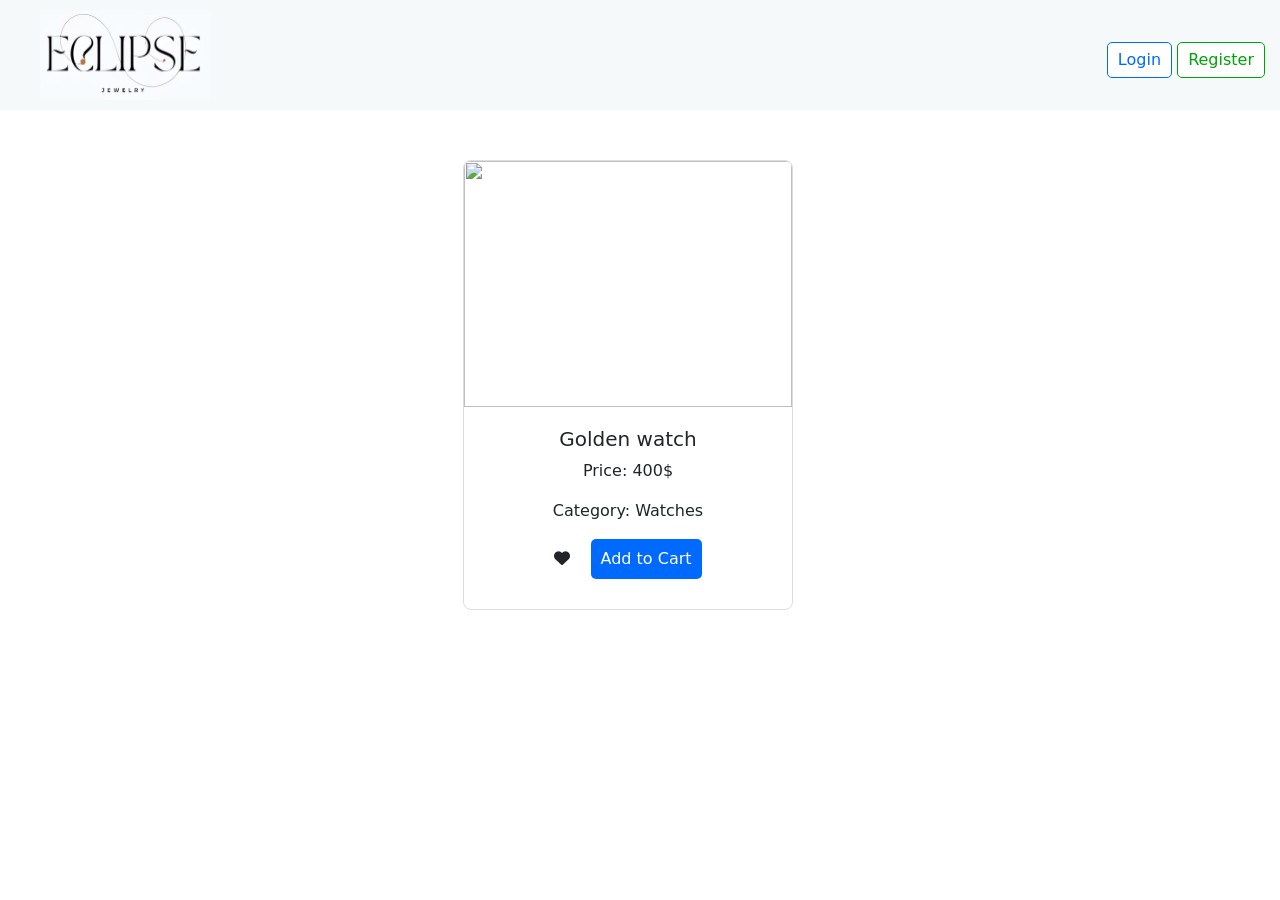
==== index.html @ 4b3e2cd4 "add project" ====
<!DOCTYPE html>
<html lang="en">
    <head>
        <meta charset="UTF-8">
        <meta http-equiv="X-UA-Compatible" content="IE=edge">
        <meta name="viewport" content="width=device-width, initial-scale=1.0">
        <title>Shopping Cart || Home Page</title>
        <link rel="stylesheet" href="css/style.css"/>
        <link rel="stylesheet" href="css/all.css"/>
        <link rel="stylesheet" href="css/bootstrap.min.css"/>
    </head>
    <body>
        <header style="margin-bottom: 50px;">
            <div class="container-fluid" style="background-color: #f6f9fa; padding: 10px 15px 10px 40px; display: flex;">
                <div class="logo">
                    <img src="images/Logo.png" alt="logo" width="170" height="90">
                </div>
                <div class="cartContainer" style="margin-left: auto; margin-top: 2%; display: none;">
                    <span id="username"></span>
                    <span style="margin: 0 30px; color: rgb(0, 106, 255);"><i class="fa-solid fa-cart-shopping shoppingcart" style="cursor: pointer;"></i> <span id="counter"></span></span>
                    <div class="cartsProducts">
                        <div class="cartAddedProducts"></div>
                        <hr>
                        <div class="viewproducts"><a href="cart.html" style="color: black;">View All Products</a></div>
                    </div>
                    <button class="headerbtnLogout">Logout</button>
                </div>
                <div class="header_content" style="margin-left: auto;">
                    <button class="headerbtn headerbtn1">Login</button>
                    <button class="headerbtn headerbtn2">Register</button>
                </div>
            </div>
        </header>
        <main>
            <div style="width: 70%; margin: auto;">
                <div class="row">
                    <div class="products row">
                        <div class="lg-col-4 sm-col-6 col-12 cards">
                            <div class="image"><img src="images/Screenshot 2025-08-23 152418.png"></div>
                            <div class="card_content">
                                <h5>Golden watch</h5>
                                <p>Price: 400$</p>
                                <p>Category: Watches</p>
                                <i class="fa fa-heart"></i>
                                <button class="addBtn">Add to Cart</button>
                            </div>
                        </div>
                    </div>
                </div>
            </div>
        </main>
    
        <script src="js/script.js"></script>
        <script src="js/bootstrap.bundle.min.js"></script>
    </body>
</html>
---- css/style.css ----
* {
    margin: 0;
    padding: 0;
    box-sizing: border-box;
}

.loginform {
    position: absolute;
    left: 50%;
    top: 50%;
    transform: translate(-50%,-50%);
    width: 65%;
    background-color: #f6f9fa;
    padding: 30px 30px 50px 30px;
    border-radius: 15px;
    box-shadow: 0px 0px 8px 0px #ddd ;
}
a {
    text-decoration: none !important;
}
input {
    display: block;
    outline: none;
    margin-top: 8px !important;
    margin-bottom: 15px !important;
    transition: 0.3s;
}
input[type="email"] , input[type="password"]{
    width: 100%;
    padding: 5px 10px;
    border: 1px solid #ddd;
    border-radius: 4px;
}
input[type="submit"]{
    padding: 8px 13px;
    background-color: rgb(0, 106, 255);
    color: white;
    border: 0;
    border-radius: 5px;
}
input[type="submit"]:hover {
    background-color: rgb(0, 0, 191);
}
input[type="text"] {
    width: 49%;
    display: inline;
    padding: 5px 10px;
    border: 1px solid #ddd;
    border-radius: 4px;
}
input[type="email"]:focus , input[type="password"]:focus , input[type="text"]:focus {
    box-shadow: 0px 0px 8px 0px rgba(0, 106, 255, 0.5) ;
}
.headerbtn {
    padding: 5px 10px;
    margin-top: 20%;
    background-color: white;
    border-radius: 5px;
    color: rgb(0, 106, 255);
    border: 1px solid rgb(0, 106, 255);
    transition: 0.3s;
}
.headerbtn2 {
    color: rgb(0, 162, 11);
    border: 1px solid rgb(0, 162, 11);
}
.headerbtn:hover {
    background-color: rgb(0, 106, 255);
    color: white;
}
.headerbtn2:hover {
    background-color: rgb(0, 162, 11);
}
.headerbtnLogout {
    padding: 5px 10px;
    background-color: white;
    border-radius: 5px;
    color: red;
    border: 1px solid red;
    transition: 0.3s;
}
.headerbtnLogout:hover {
    background-color: red;
    color: white;
}
.cartsProducts {
    position: absolute;
    top: 80px;
    left: calc(100% - 150px);
    width: 150px;
    border: 1px solid #ddd;
    border-radius: 3px;
    transition: 0.3s;
    padding: 10px 0px 15px 0px;
    display: none;
}
.productsincart {
    width: 100%;
    height: 100px;
    background-color: #eaeef1;
    border-radius: 8px;
    padding: 10px;
    margin-bottom: 10px;
}
.productsincart button {
    padding: 0px 7px;
    border: 1px solid black ;
    border-radius: 3px;
}
.viewproducts {
    margin: 0 !important;
    width: 100%;
    text-align: center;
}
.cards {
    height: 450px;
    width:330px !important;
    margin: auto;
    padding: 0 !important;
    overflow: hidden;
    margin-bottom: 20px;
    border: 1px solid #ddd;
    border-radius: 8px;
    text-align: center;
    transition: 0.5s
}
.cards:hover {
    transform: translateY(-10px);
    box-shadow: 0px 0px 5px 0px #0040ff ;
}
.cards:hover .image img {
    transform: scale(1.1,1.1);
}
.cards:active {
    transform: translateY(0px);
}
.image {
    height: 55%;
    width: 100%;
    margin-bottom: 20px;
    overflow: hidden;
}
.image img {
    width: 100%;
    height: 100%;
    transition: 0.5s;
}
.addBtn {
    padding: 8px 10px;
    color: white;
    background-color: rgb(0, 106, 255);
    border-radius: 5px;
    border: 0;
    margin-left: 15px;
}

.addedcard {
    width: 45% !important;
    height: 180px;
    border: 1px solid #ddd;
    border-radius: 5px;
    margin: auto;
    margin-top: 20px !important;
    display: flex;
}
.addedimage {
    width: 20%;
    height: 60%;
    border-radius: 8px;
    overflow: hidden;
    margin-right: 20px;
    margin-top: 6%;
}

.addedcard_content {
    margin-top: 20px;
}

.addedcard_content button {
    padding: 0px 7px;
    border: 1px solid black ;
    border-radius: 3px;
}

.heart {
    cursor: pointer;
}

.removeBtn {
    height: 40px;
    padding: 8px 10px;
    transform: translateY(120px);
    color: white;
    background-color: red;
    border-radius: 5px;
    border: 0;
}

.addedproducts {
    width: 80% !important;
    margin: auto !important;
}

.favItem {
    text-align: center;
    margin-top: 70px;
}
.underline {
    width: 250px;
    height: 3px;
    margin: auto;
    background-color: red;
}

.addedfavproducts {
    width: 70% !important;
    margin: auto !important;
    margin-top: 50px !important;
    margin-bottom: 50px !important;
    flex-wrap: nowrap !important;
    overflow-x: auto;
}

.favcontainer {
    width: 300px !important;
    height: 350px !important;
    border: 1px solid #ddd;
    overflow: hidden;
    border-radius: 8px;
    padding: 0 !important;
    margin-right: 20px;
    text-align: center;
}

.favImg {
    width: 100%;
    height: 60%;
    margin-bottom: 20px;
}

.favImg img {
    width: 100%;
    height: 100%;
}

.favcontainer i {
    color: red;
    cursor: pointer;
}
.addedcard , .favcontainer {
    transition: 0.3s;
}
.addedcard:hover , .favcontainer:hover {
    border: 2px solid red;
    transform: translateY(-5px);
}
.addedcard:active , .favcontainer:active {
    transform: translateY(0);
}
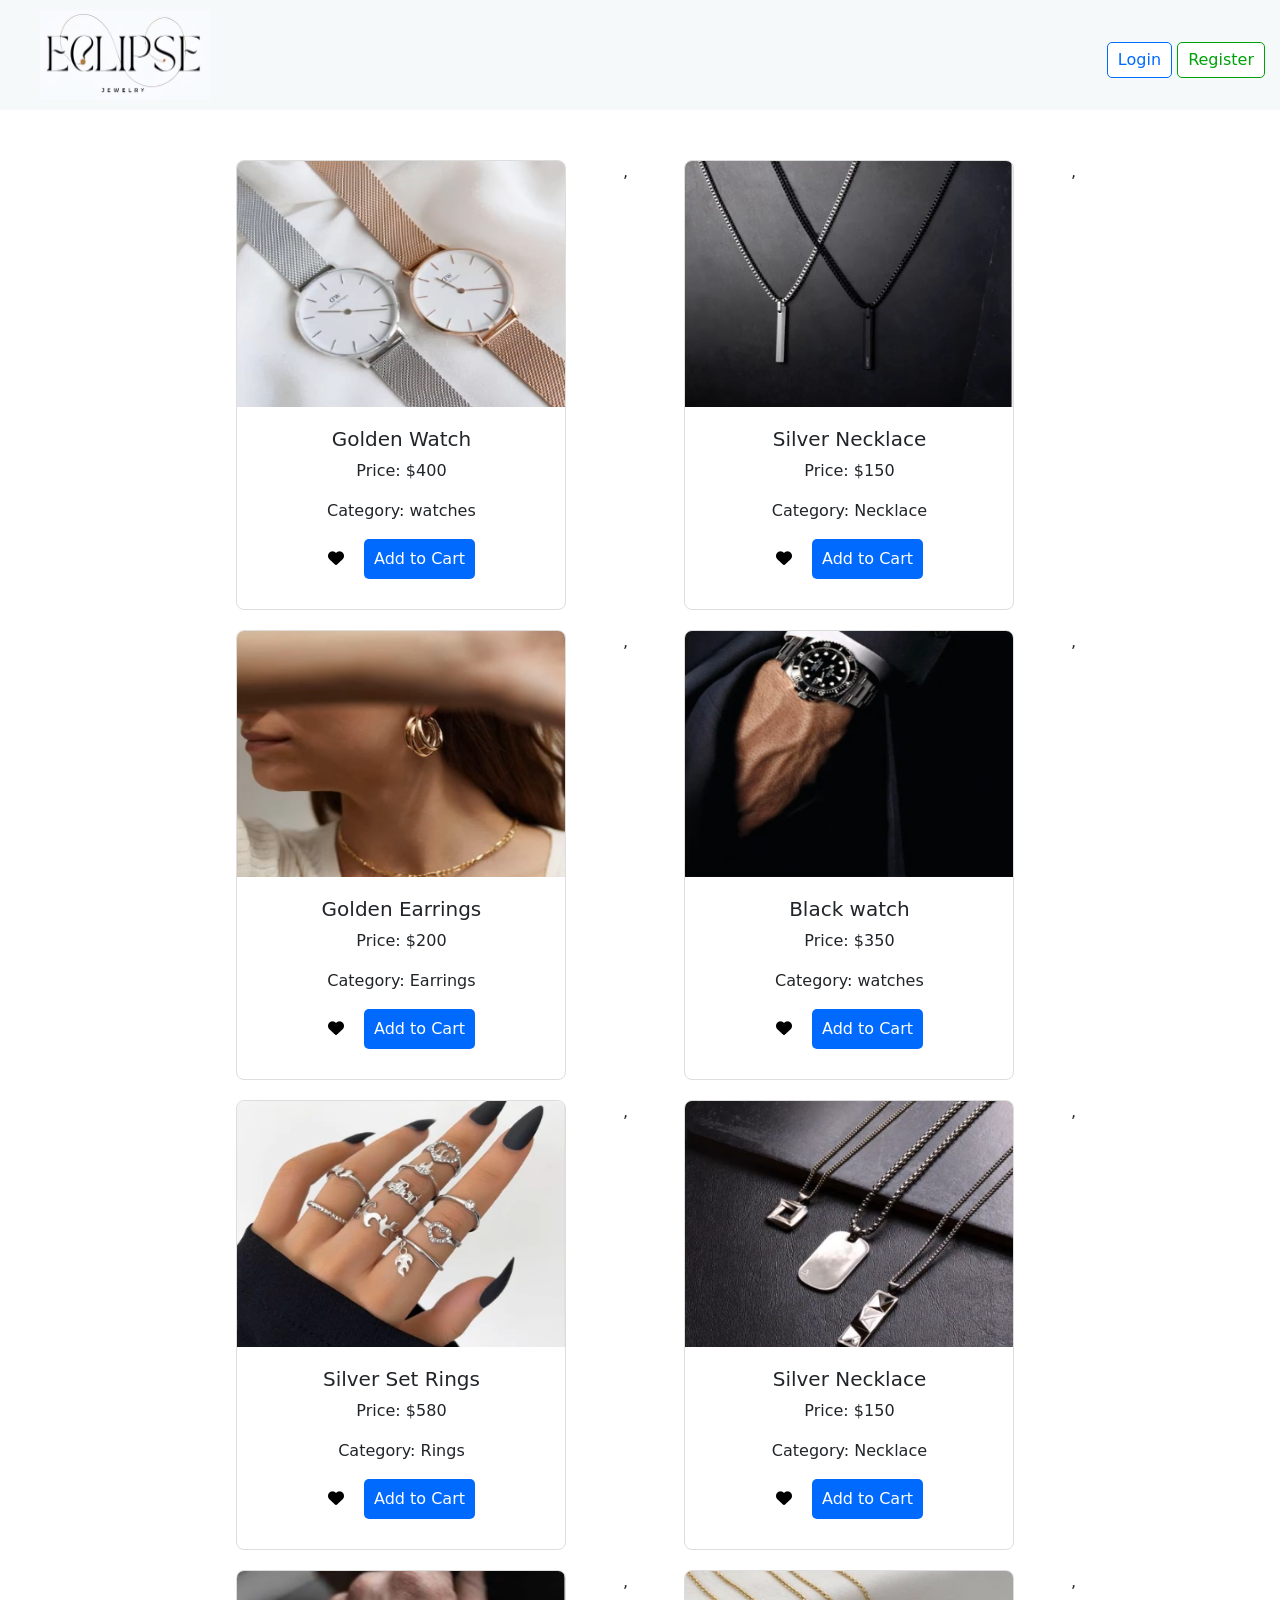
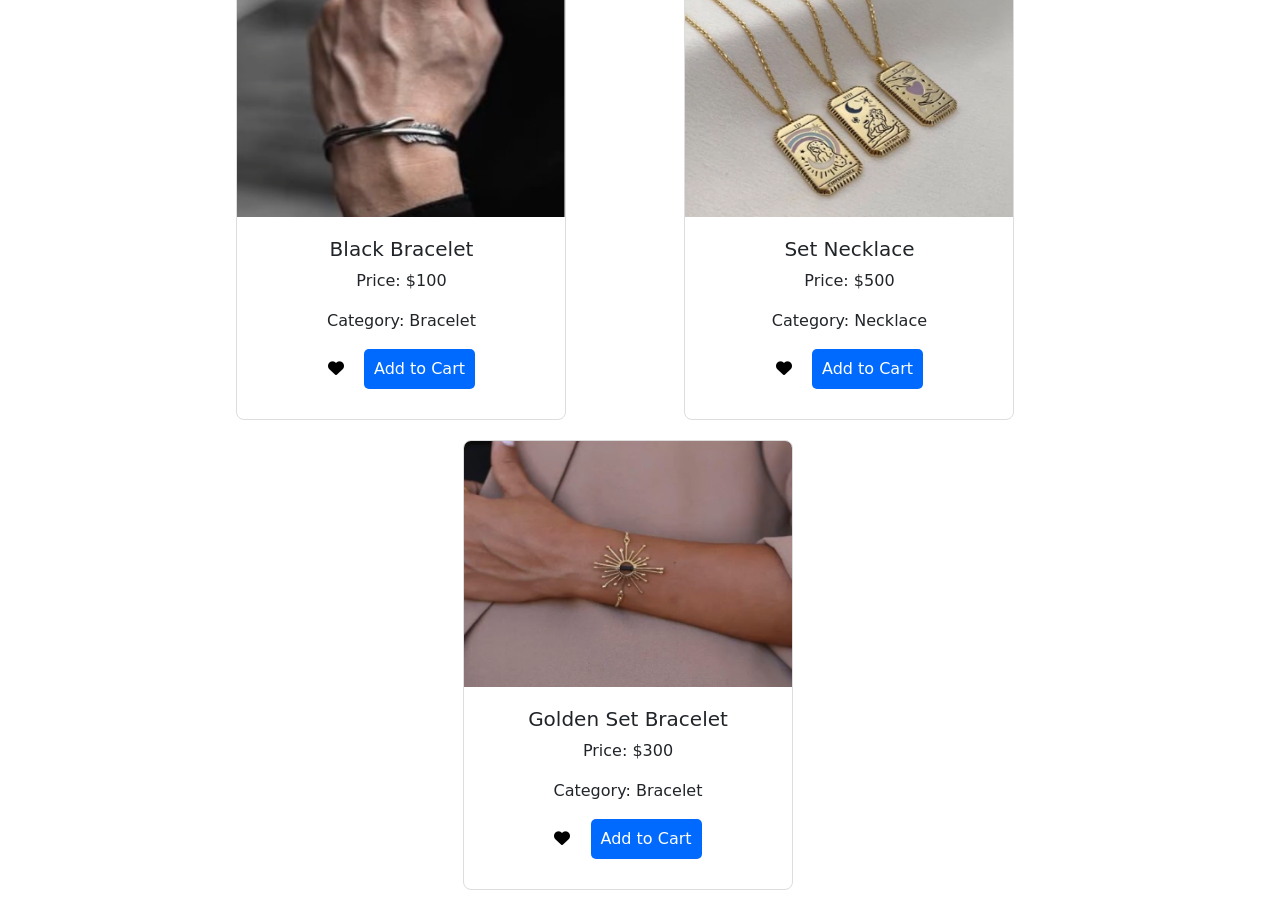
==== commit 5ae805c0: "add project" ====
--- a/index.html
+++ b/index.html
@@ -50,7 +50,7 @@
             </div>
         </main>
     
-        <script src="js/script.js"></script>
-        <script src="js/bootstrap.bundle.min.js"></script>
+        <script src="JS/script.js"></script>
+        <script src="JS/bootstrap.bundle.min.js"></script>
     </body>
 </html>
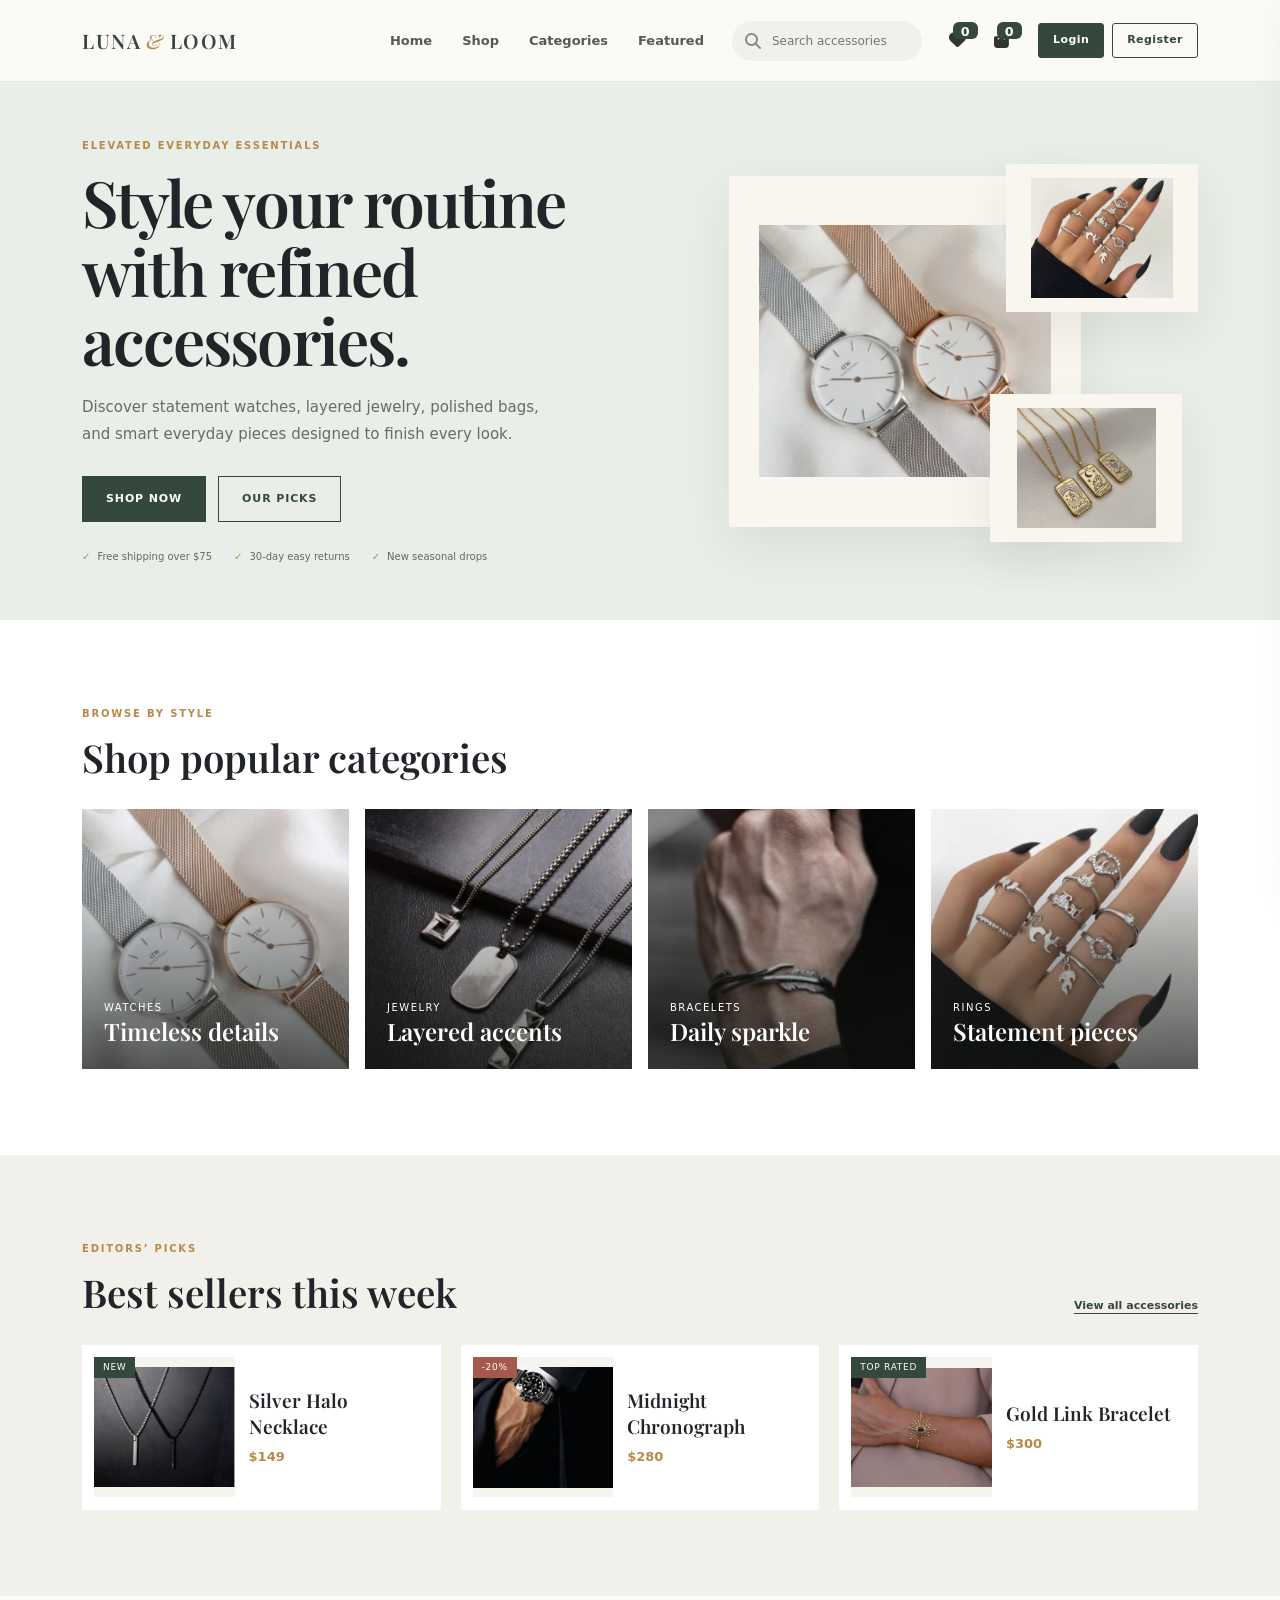
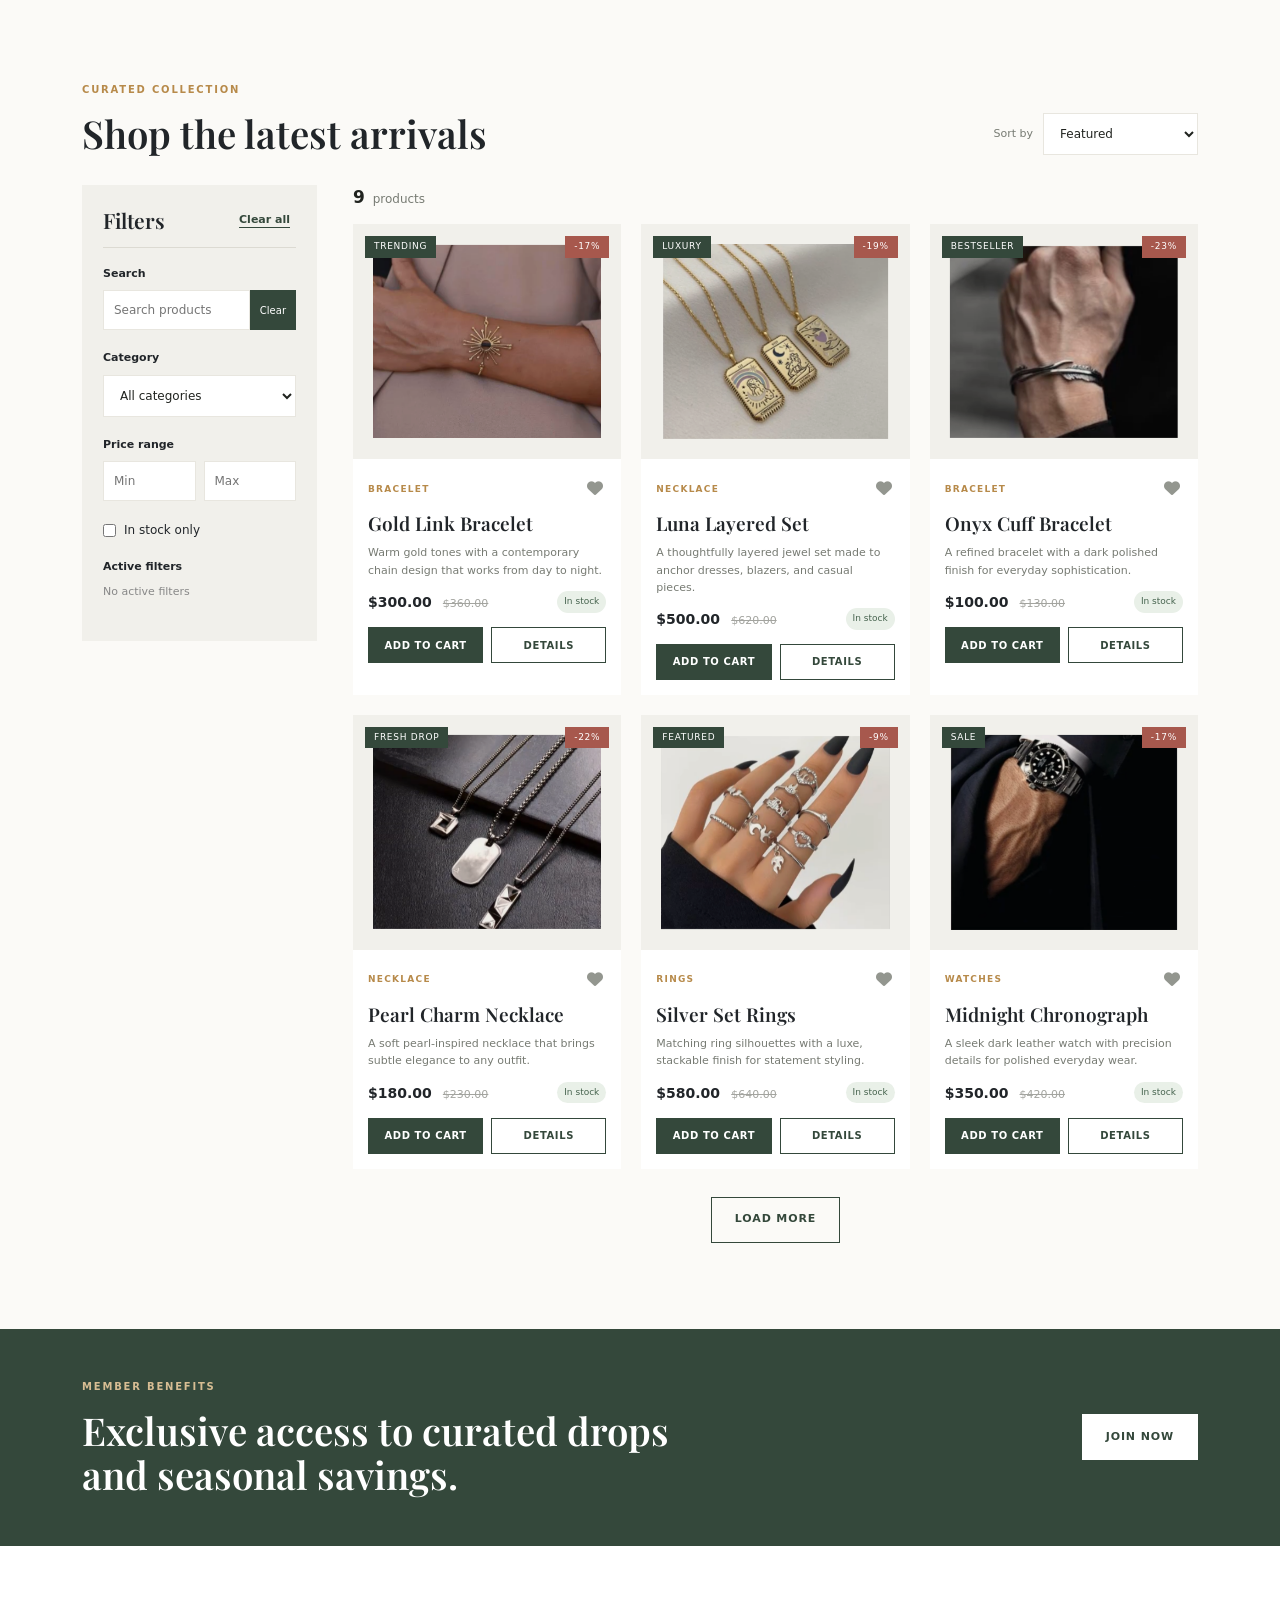
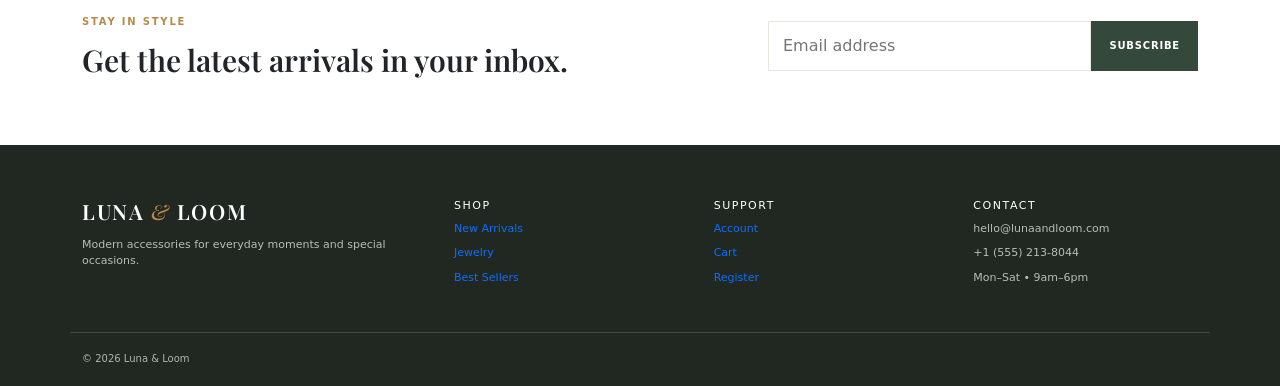
==== commit 592427d1: "modify" ====
--- a/index.html
+++ b/index.html
@@ -1,56 +1,339 @@
 <!DOCTYPE html>
 <html lang="en">
-    <head>
-        <meta charset="UTF-8">
-        <meta http-equiv="X-UA-Compatible" content="IE=edge">
-        <meta name="viewport" content="width=device-width, initial-scale=1.0">
-        <title>Shopping Cart || Home Page</title>
-        <link rel="stylesheet" href="css/style.css"/>
-        <link rel="stylesheet" href="css/all.css"/>
-        <link rel="stylesheet" href="css/bootstrap.min.css"/>
-    </head>
-    <body>
-        <header style="margin-bottom: 50px;">
-            <div class="container-fluid" style="background-color: #f6f9fa; padding: 10px 15px 10px 40px; display: flex;">
-                <div class="logo">
-                    <img src="images/Logo.png" alt="logo" width="170" height="90">
-                </div>
-                <div class="cartContainer" style="margin-left: auto; margin-top: 2%; display: none;">
-                    <span id="username"></span>
-                    <span style="margin: 0 30px; color: rgb(0, 106, 255);"><i class="fa-solid fa-cart-shopping shoppingcart" style="cursor: pointer;"></i> <span id="counter"></span></span>
-                    <div class="cartsProducts">
-                        <div class="cartAddedProducts"></div>
-                        <hr>
-                        <div class="viewproducts"><a href="cart.html" style="color: black;">View All Products</a></div>
-                    </div>
-                    <button class="headerbtnLogout">Logout</button>
-                </div>
-                <div class="header_content" style="margin-left: auto;">
-                    <button class="headerbtn headerbtn1">Login</button>
-                    <button class="headerbtn headerbtn2">Register</button>
-                </div>
-            </div>
-        </header>
-        <main>
-            <div style="width: 70%; margin: auto;">
-                <div class="row">
-                    <div class="products row">
-                        <div class="lg-col-4 sm-col-6 col-12 cards">
-                            <div class="image"><img src="images/Screenshot 2025-08-23 152418.png"></div>
-                            <div class="card_content">
-                                <h5>Golden watch</h5>
-                                <p>Price: 400$</p>
-                                <p>Category: Watches</p>
-                                <i class="fa fa-heart"></i>
-                                <button class="addBtn">Add to Cart</button>
-                            </div>
-                        </div>
-                    </div>
-                </div>
-            </div>
-        </main>
-    
-        <script src="JS/script.js"></script>
-        <script src="JS/bootstrap.bundle.min.js"></script>
-    </body>
-</html>+  <head>
+    <meta charset="UTF-8" />
+    <meta http-equiv="X-UA-Compatible" content="IE=edge" />
+    <meta name="viewport" content="width=device-width, initial-scale=1.0" />
+    <title>Luna & Loom | Premium accessories</title>
+    <link rel="stylesheet" href="css/style.css" />
+    <link rel="stylesheet" href="css/all.css" />
+    <link rel="stylesheet" href="css/bootstrap.min.css" />
+  </head>
+  <body>
+    <header class="site-header">
+      <div class="container nav-shell">
+        <a href="index.html" class="brand" aria-label="Luna & Loom home">
+          Luna <span>&amp;</span> Loom
+        </a>
+
+        <nav class="main-nav" aria-label="Main navigation">
+          <a href="index.html">Home</a>
+          <a href="#shop">Shop</a>
+          <a href="#categories">Categories</a>
+          <a href="#featured">Featured</a>
+        </nav>
+
+        <div class="top-bar-actions">
+          <label class="search-field" aria-label="Search products">
+            <i class="fa-solid fa-magnifying-glass"></i>
+            <input id="headerSearch" type="search" placeholder="Search accessories" />
+          </label>
+
+          <div class="nav-icons">
+            <button class="icon-button" type="button" id="favoriteTrigger" aria-label="View wishlist">
+              <i class="fa-solid fa-heart"></i>
+              <span class="badge" id="favoriteCount">0</span>
+            </button>
+            <button class="icon-button" type="button" id="cartTrigger" aria-label="Open cart">
+              <i class="fa-solid fa-bag-shopping"></i>
+              <span class="badge" id="cartCount">0</span>
+            </button>
+          </div>
+
+          <div class="auth-controls" id="authControls">
+            <button class="header-btn header-btn-primary" type="button" data-nav="login">Login</button>
+            <button class="header-btn header-btn-secondary" type="button" data-nav="register">Register</button>
+          </div>
+
+          <div class="user-badge hidden" id="userBadge">
+            <span id="usernameLabel">Hello, guest</span>
+            <button class="header-btn header-btn-danger" type="button" id="logoutBtn">Logout</button>
+          </div>
+        </div>
+
+        <button class="mobile-menu-button" type="button" id="mobileMenuButton" aria-label="Toggle navigation">
+          <span></span>
+          <span></span>
+          <span></span>
+        </button>
+      </div>
+    </header>
+
+    <main>
+      <section class="hero-section" id="home">
+        <div class="container hero-shell">
+          <div class="hero-copy">
+            <p class="eyebrow">Elevated everyday essentials</p>
+            <h1>Style your routine with refined accessories.</h1>
+            <p class="hero-text">
+              Discover statement watches, layered jewelry, polished bags, and smart everyday pieces designed to finish every look.
+            </p>
+            <div class="hero-actions">
+              <a href="#shop" class="primary-cta">Shop now</a>
+              <a href="#featured" class="secondary-cta">Our picks</a>
+            </div>
+            <ul class="hero-points" aria-label="Shop benefits">
+              <li>Free shipping over $75</li>
+              <li>30-day easy returns</li>
+              <li>New seasonal drops</li>
+            </ul>
+          </div>
+
+          <div class="hero-visual" aria-label="Featured accessory collection">
+            <div class="showcase-card showcase-large">
+              <img src="images/prod1.png" alt="Golden watch" />
+            </div>
+            <div class="showcase-card showcase-small top">
+              <img src="images/prod5.png" alt="Silver ring set" />
+            </div>
+            <div class="showcase-card showcase-small bottom">
+              <img src="images/prod8.png" alt="Necklace set" />
+            </div>
+          </div>
+        </div>
+      </section>
+
+      <section class="categories-section" id="categories">
+        <div class="container section-header">
+          <div>
+            <p class="eyebrow">Browse by style</p>
+            <h2>Shop popular categories</h2>
+          </div>
+        </div>
+        <div class="container category-grid">
+          <a class="category-card" href="#shop" data-category="watches">
+            <img src="images/prod1.png" alt="Watches" />
+            <div class="category-overlay">
+              <span class="category-tag">Watches</span>
+              <strong>Timeless details</strong>
+            </div>
+          </a>
+          <a class="category-card" href="#shop" data-category="Necklace">
+            <img src="images/prod6.png" alt="Necklaces" />
+            <div class="category-overlay">
+              <span class="category-tag">Jewelry</span>
+              <strong>Layered accents</strong>
+            </div>
+          </a>
+          <a class="category-card" href="#shop" data-category="Bracelet">
+            <img src="images/prod7.png" alt="Bracelets" />
+            <div class="category-overlay">
+              <span class="category-tag">Bracelets</span>
+              <strong>Daily sparkle</strong>
+            </div>
+          </a>
+          <a class="category-card" href="#shop" data-category="Rings">
+            <img src="images/prod5.png" alt="Rings" />
+            <div class="category-overlay">
+              <span class="category-tag">Rings</span>
+              <strong>Statement pieces</strong>
+            </div>
+          </a>
+        </div>
+      </section>
+
+      <section class="featured-section" id="featured">
+        <div class="container section-header">
+          <div>
+            <p class="eyebrow">Editors’ picks</p>
+            <h2>Best sellers this week</h2>
+          </div>
+          <a href="#shop" class="view-link">View all accessories</a>
+        </div>
+        <div class="container feature-row">
+          <article class="feature-card">
+            <span class="feature-badge">New</span>
+            <img src="images/prod2.png" alt="Silver necklace" />
+            <div>
+              <h3>Silver Halo Necklace</h3>
+              <p>$149</p>
+            </div>
+          </article>
+          <article class="feature-card">
+            <span class="feature-badge sale">-20%</span>
+            <img src="images/prod4.png" alt="Black watch" />
+            <div>
+              <h3>Midnight Chronograph</h3>
+              <p>$280</p>
+            </div>
+          </article>
+          <article class="feature-card">
+            <span class="feature-badge">Top rated</span>
+            <img src="images/prod9.png" alt="Golden bracelet" />
+            <div>
+              <h3>Gold Link Bracelet</h3>
+              <p>$300</p>
+            </div>
+          </article>
+        </div>
+      </section>
+
+      <section class="shop-section" id="shop">
+        <div class="container section-header catalog-header">
+          <div>
+            <p class="eyebrow">Curated collection</p>
+            <h2>Shop the latest arrivals</h2>
+          </div>
+          <div class="sort-wrap">
+            <label for="sortSelect" class="sort-label">Sort by</label>
+            <select id="sortSelect">
+              <option value="featured">Featured</option>
+              <option value="newest">Newest</option>
+              <option value="low-high">Price: Low to High</option>
+              <option value="high-low">Price: High to Low</option>
+            </select>
+          </div>
+        </div>
+
+        <div class="container catalog-layout">
+          <aside class="filter-panel" aria-label="Product filters">
+            <div class="filter-header">
+              <h3>Filters</h3>
+              <button id="clearFilters" type="button" class="text-button">Clear all</button>
+            </div>
+
+            <div class="filter-group search-group">
+              <label for="catalogSearch">Search</label>
+              <div class="inline-search">
+                <input id="catalogSearch" type="search" placeholder="Search products" />
+                <button id="clearSearch" type="button" aria-label="Clear search">Clear</button>
+              </div>
+            </div>
+
+            <div class="filter-group">
+              <label for="categoryFilter">Category</label>
+              <select id="categoryFilter">
+                <option value="all">All categories</option>
+                <option value="watches">Watches</option>
+                <option value="Necklace">Necklace</option>
+                <option value="Earrings">Earrings</option>
+                <option value="Bracelet">Bracelet</option>
+                <option value="Rings">Rings</option>
+              </select>
+            </div>
+
+            <div class="filter-group">
+              <label>Price range</label>
+              <div class="price-inputs">
+                <input id="minPrice" type="number" min="0" step="10" placeholder="Min" aria-label="Minimum price" />
+                <input id="maxPrice" type="number" min="0" step="10" placeholder="Max" aria-label="Maximum price" />
+              </div>
+            </div>
+
+            <label class="checkbox-row" for="stockOnly">
+              <input id="stockOnly" type="checkbox" />
+              <span>In stock only</span>
+            </label>
+
+            <div class="filter-group">
+              <label>Active filters</label>
+              <div id="activeFilters" class="active-filters"></div>
+            </div>
+          </aside>
+
+          <div class="catalog-results">
+            <div class="results-meta">
+              <strong id="resultsCount">0</strong>
+              <span>products</span>
+            </div>
+            <div id="productGrid" class="product-grid" aria-live="polite"></div>
+            <div id="loadingState" class="state-panel hidden">Loading products…</div>
+            <div id="emptyState" class="state-panel hidden">
+              No products match your current filters. Try adjusting your search or price range.
+            </div>
+            <div class="load-more-wrap">
+              <button id="loadMoreBtn" type="button" class="secondary-cta hidden">Load more</button>
+            </div>
+          </div>
+        </div>
+      </section>
+
+      <section class="promo-section">
+        <div class="container promo-shell">
+          <div>
+            <p class="eyebrow">Member benefits</p>
+            <h2>Exclusive access to curated drops and seasonal savings.</h2>
+          </div>
+          <a href="register.html" class="primary-cta">Join now</a>
+        </div>
+      </section>
+
+      <section class="newsletter-section">
+        <div class="container newsletter-box">
+          <div>
+            <p class="eyebrow">Stay in style</p>
+            <h2>Get the latest arrivals in your inbox.</h2>
+          </div>
+          <form class="newsletter-form" onsubmit="event.preventDefault(); this.reset(); alert('Thanks for subscribing!');">
+            <label class="sr-only" for="newsletterEmail">Email</label>
+            <input id="newsletterEmail" type="email" placeholder="Email address" required />
+            <button type="submit">Subscribe</button>
+          </form>
+        </div>
+      </section>
+    </main>
+
+    <footer class="site-footer">
+      <div class="container footer-grid">
+        <div>
+          <a href="index.html" class="footer-brand">Luna <span>&amp;</span> Loom</a>
+          <p>Modern accessories for everyday moments and special occasions.</p>
+        </div>
+        <div>
+          <h3>Shop</h3>
+          <ul>
+            <li><a href="#shop">New Arrivals</a></li>
+            <li><a href="#categories">Jewelry</a></li>
+            <li><a href="#featured">Best Sellers</a></li>
+          </ul>
+        </div>
+        <div>
+          <h3>Support</h3>
+          <ul>
+            <li><a href="login.html">Account</a></li>
+            <li><a href="cart.html">Cart</a></li>
+            <li><a href="register.html">Register</a></li>
+          </ul>
+        </div>
+        <div>
+          <h3>Contact</h3>
+          <ul>
+            <li>hello@lunaandloom.com</li>
+            <li>+1 (555) 213-8044</li>
+            <li>Mon–Sat • 9am–6pm</li>
+          </ul>
+        </div>
+      </div>
+      <div class="container footer-bottom">
+        <span>© 2026 Luna & Loom</span>
+      </div>
+    </footer>
+
+    <aside class="cart-drawer" id="cartDrawer" aria-label="Cart drawer">
+      <div class="drawer-header">
+        <h3>Your cart</h3>
+        <button type="button" class="close-drawer" id="closeCartDrawer" aria-label="Close cart">×</button>
+      </div>
+      <div id="miniCartItems" class="mini-cart-items"></div>
+      <div class="drawer-footer">
+        <div class="drawer-total-row">
+          <span>Subtotal</span>
+          <strong id="drawerSubtotal">$0.00</strong>
+        </div>
+        <a href="cart.html" class="drawer-link">View cart</a>
+      </div>
+    </aside>
+
+    <div class="modal hidden" id="productModal" aria-hidden="true">
+      <div class="modal-backdrop" data-close-modal="true"></div>
+      <div class="modal-panel" role="dialog" aria-modal="true" aria-labelledby="modalTitle">
+        <button type="button" class="close-modal" id="closeModal" aria-label="Close product details">×</button>
+        <div id="modalContent"></div>
+      </div>
+    </div>
+
+    <script src="JS/store.js"></script>
+    <script src="JS/script.js"></script>
+    <script src="JS/bootstrap.bundle.min.js"></script>
+  </body>
+</html>
--- a/css/style.css
+++ b/css/style.css
@@ -1,259 +1,18 @@
-* {
-    margin: 0;
-    padding: 0;
-    box-sizing: border-box;
-}
+@import url('https://fonts.googleapis.com/css2?family=DM+Sans:wght@400;500;600;700&family=Playfair+Display:wght@500;600;700&display=swap');
 
-.loginform {
-    position: absolute;
-    left: 50%;
-    top: 50%;
-    transform: translate(-50%,-50%);
-    width: 65%;
-    background-color: #f6f9fa;
-    padding: 30px 30px 50px 30px;
-    border-radius: 15px;
-    box-shadow: 0px 0px 8px 0px #ddd ;
-}
-a {
-    text-decoration: none !important;
-}
-input {
-    display: block;
-    outline: none;
-    margin-top: 8px !important;
-    margin-bottom: 15px !important;
-    transition: 0.3s;
-}
-input[type="email"] , input[type="password"]{
-    width: 100%;
-    padding: 5px 10px;
-    border: 1px solid #ddd;
-    border-radius: 4px;
-}
-input[type="submit"]{
-    padding: 8px 13px;
-    background-color: rgb(0, 106, 255);
-    color: white;
-    border: 0;
-    border-radius: 5px;
-}
-input[type="submit"]:hover {
-    background-color: rgb(0, 0, 191);
-}
-input[type="text"] {
-    width: 49%;
-    display: inline;
-    padding: 5px 10px;
-    border: 1px solid #ddd;
-    border-radius: 4px;
-}
-input[type="email"]:focus , input[type="password"]:focus , input[type="text"]:focus {
-    box-shadow: 0px 0px 8px 0px rgba(0, 106, 255, 0.5) ;
-}
-.headerbtn {
-    padding: 5px 10px;
-    margin-top: 20%;
-    background-color: white;
-    border-radius: 5px;
-    color: rgb(0, 106, 255);
-    border: 1px solid rgb(0, 106, 255);
-    transition: 0.3s;
-}
-.headerbtn2 {
-    color: rgb(0, 162, 11);
-    border: 1px solid rgb(0, 162, 11);
-}
-.headerbtn:hover {
-    background-color: rgb(0, 106, 255);
-    color: white;
-}
-.headerbtn2:hover {
-    background-color: rgb(0, 162, 11);
-}
-.headerbtnLogout {
-    padding: 5px 10px;
-    background-color: white;
-    border-radius: 5px;
-    color: red;
-    border: 1px solid red;
-    transition: 0.3s;
-}
-.headerbtnLogout:hover {
-    background-color: red;
-    color: white;
-}
-.cartsProducts {
-    position: absolute;
-    top: 80px;
-    left: calc(100% - 150px);
-    width: 150px;
-    border: 1px solid #ddd;
-    border-radius: 3px;
-    transition: 0.3s;
-    padding: 10px 0px 15px 0px;
-    display: none;
-}
-.productsincart {
-    width: 100%;
-    height: 100px;
-    background-color: #eaeef1;
-    border-radius: 8px;
-    padding: 10px;
-    margin-bottom: 10px;
-}
-.productsincart button {
-    padding: 0px 7px;
-    border: 1px solid black ;
-    border-radius: 3px;
-}
-.viewproducts {
-    margin: 0 !important;
-    width: 100%;
-    text-align: center;
-}
-.cards {
-    height: 450px;
-    width:330px !important;
-    margin: auto;
-    padding: 0 !important;
-    overflow: hidden;
-    margin-bottom: 20px;
-    border: 1px solid #ddd;
-    border-radius: 8px;
-    text-align: center;
-    transition: 0.5s
-}
-.cards:hover {
-    transform: translateY(-10px);
-    box-shadow: 0px 0px 5px 0px #0040ff ;
-}
-.cards:hover .image img {
-    transform: scale(1.1,1.1);
-}
-.cards:active {
-    transform: translateY(0px);
-}
-.image {
-    height: 55%;
-    width: 100%;
-    margin-bottom: 20px;
-    overflow: hidden;
-}
-.image img {
-    width: 100%;
-    height: 100%;
-    transition: 0.5s;
-}
-.addBtn {
-    padding: 8px 10px;
-    color: white;
-    background-color: rgb(0, 106, 255);
-    border-radius: 5px;
-    border: 0;
-    margin-left: 15px;
-}
-
-.addedcard {
-    width: 45% !important;
-    height: 180px;
-    border: 1px solid #ddd;
-    border-radius: 5px;
-    margin: auto;
-    margin-top: 20px !important;
-    display: flex;
-}
-.addedimage {
-    width: 20%;
-    height: 60%;
-    border-radius: 8px;
-    overflow: hidden;
-    margin-right: 20px;
-    margin-top: 6%;
-}
-
-.addedcard_content {
-    margin-top: 20px;
-}
-
-.addedcard_content button {
-    padding: 0px 7px;
-    border: 1px solid black ;
-    border-radius: 3px;
-}
-
-.heart {
-    cursor: pointer;
-}
-
-.removeBtn {
-    height: 40px;
-    padding: 8px 10px;
-    transform: translateY(120px);
-    color: white;
-    background-color: red;
-    border-radius: 5px;
-    border: 0;
-}
-
-.addedproducts {
-    width: 80% !important;
-    margin: auto !important;
-}
-
-.favItem {
-    text-align: center;
-    margin-top: 70px;
-}
-.underline {
-    width: 250px;
-    height: 3px;
-    margin: auto;
-    background-color: red;
-}
-
-.addedfavproducts {
-    width: 70% !important;
-    margin: auto !important;
-    margin-top: 50px !important;
-    margin-bottom: 50px !important;
-    flex-wrap: nowrap !important;
-    overflow-x: auto;
-}
-
-.favcontainer {
-    width: 300px !important;
-    height: 350px !important;
-    border: 1px solid #ddd;
-    overflow: hidden;
-    border-radius: 8px;
-    padding: 0 !important;
-    margin-right: 20px;
-    text-align: center;
-}
-
-.favImg {
-    width: 100%;
-    height: 60%;
-    margin-bottom: 20px;
-}
-
-.favImg img {
-    width: 100%;
-    height: 100%;
-}
-
-.favcontainer i {
-    color: red;
-    cursor: pointer;
-}
-.addedcard , .favcontainer {
-    transition: 0.3s;
-}
-.addedcard:hover , .favcontainer:hover {
-    border: 2px solid red;
-    transform: translateY(-5px);
-}
-.addedcard:active , .favcontainer:active {
-    transform: translateY(0);
-}+:root{--ink:#20231f;--muted:#777b73;--paper:#fbfaf7;--white:#fff;--line:#e8e6df;--green:#34483b;--sage:#e9eee6;--gold:#b78a4a;--serif:'Playfair Display',Georgia,serif;--sans:'DM Sans',Arial,sans-serif;--shadow:0 18px 50px rgba(35,39,31,.08)}
+*{box-sizing:border-box}html{scroll-behavior:smooth;scroll-padding-top:100px}body{margin:0;background:var(--paper);color:var(--ink);font-family:var(--sans);font-size:15px;line-height:1.6}img{max-width:100%;display:block}a{color:inherit;text-decoration:none!important}button,input,select{font:inherit}button{cursor:pointer}button:focus-visible,a:focus-visible,input:focus-visible,select:focus-visible{outline:3px solid #c5a36d;outline-offset:3px}.container{width:min(1220px,calc(100% - 48px));margin-inline:auto}.hidden{display:none!important}.sr-only{position:absolute;width:1px;height:1px;padding:0;margin:-1px;overflow:hidden;clip:rect(0,0,0,0);white-space:nowrap;border:0}
+.site-header{height:82px;background:rgba(251,250,247,.96);border-bottom:1px solid var(--line);position:sticky;top:0;z-index:50;backdrop-filter:blur(12px)}.nav-shell{height:100%;display:flex;align-items:center;justify-content:space-between;gap:28px}.brand img{width:142px;height:auto;max-height:60px;object-fit:contain}.main-nav{display:flex;align-items:center;gap:30px;margin-left:auto}.main-nav a{font-size:13px;font-weight:600;color:#555a52;transition:color .2s}.main-nav a:hover{color:var(--gold)}.top-bar-actions{display:flex;align-items:center;gap:17px}.search-field{height:40px;width:190px;background:#f1f0eb;border-radius:30px;display:flex;align-items:center;padding:0 13px;gap:9px;color:#8a8d84}.search-field input{margin:0!important;border:0;background:none;outline:0;width:100%;font-size:12px;color:var(--ink)}.nav-icons{display:flex;gap:6px}.icon-button{position:relative;border:0;background:transparent;color:#30352f;font-size:17px;width:38px;height:38px;border-radius:50%}.icon-button:hover{background:var(--sage)}.badge{position:absolute;top:0;right:-1px;min-width:17px;height:17px;border-radius:50%;background:var(--green);color:white;font-size:10px;line-height:17px;text-align:center}.auth-controls,.user-badge{display:flex;align-items:center;gap:8px}.user-badge{font-size:12px}.header-btn{border:1px solid var(--green);border-radius:3px;padding:8px 14px;font-size:11px;font-weight:700;letter-spacing:.04em;background:transparent;color:var(--green)}.header-btn-primary{background:var(--green);color:#fff}.header-btn-danger{border-color:#a7584d;color:#a7584d}.mobile-menu-button{display:none;background:none;border:0;padding:8px}.mobile-menu-button span{display:block;width:22px;height:2px;background:var(--ink);margin:5px}
+.hero-section{background:#e9eee8;overflow:hidden}.hero-shell{min-height:520px;display:grid;grid-template-columns:1fr 1fr;align-items:center;gap:50px;padding-block:56px}.eyebrow{text-transform:uppercase;letter-spacing:.18em;font-size:10px;font-weight:700;color:var(--gold);margin:0 0 14px}.hero-copy h1{font:600 clamp(42px,5vw,68px)/1.08 var(--serif);max-width:600px;margin:0 0 20px;letter-spacing:-.03em}.hero-text{max-width:470px;color:#666d63;font-size:15px;line-height:1.8}.hero-actions{display:flex;gap:12px;margin-top:28px}.primary-cta,.secondary-cta{display:inline-flex;justify-content:center;align-items:center;border:1px solid var(--green);padding:13px 23px;min-height:46px;font-size:11px;font-weight:700;letter-spacing:.08em;text-transform:uppercase;transition:.2s}.primary-cta{background:var(--green);color:#fff}.primary-cta:hover{background:#24352a;color:#fff}.secondary-cta{color:var(--green);background:transparent}.secondary-cta:hover{background:#fff}.hero-points{display:flex;gap:22px;padding:0;margin:27px 0 0;list-style:none;color:#62695f;font-size:10px}.hero-points li:before{content:'✓';color:var(--gold);margin-right:7px}.hero-visual{height:390px;position:relative}.showcase-card{position:absolute;background:#f8f6ef;box-shadow:var(--shadow);overflow:hidden}.showcase-card img{width:100%;height:100%;object-fit:contain;mix-blend-mode:multiply}.showcase-large{width:66%;height:90%;left:12%;top:5%;padding:30px}.showcase-small{width:36%;height:38%;padding:14px}.showcase-small.top{right:0;top:2%}.showcase-small.bottom{right:3%;bottom:1%}
+.categories-section,.featured-section,.shop-section{padding:86px 0}.section-header{display:flex;align-items:end;justify-content:space-between;margin-bottom:30px}.section-header h2,.newsletter-box h2,.promo-shell h2{font:600 clamp(28px,3vw,40px)/1.15 var(--serif);margin:0}.category-grid{display:grid;grid-template-columns:repeat(4,1fr);gap:16px}.category-card{height:260px;position:relative;overflow:hidden;background:#eee;cursor:pointer}.category-card img{width:100%;height:100%;object-fit:cover;transition:transform .5s;filter:saturate(.76)}.category-card:hover img{transform:scale(1.05)}.category-overlay{position:absolute;inset:0;display:flex;flex-direction:column;justify-content:end;padding:22px;color:white;background:linear-gradient(transparent 20%,rgba(16,19,15,.68))}.category-tag{font-size:10px;text-transform:uppercase;letter-spacing:.15em}.category-overlay strong{font:600 24px var(--serif)}.featured-section{background:#f1f0eb}.view-link,.text-button{font-size:11px;color:var(--green);font-weight:700;border:0;background:none;text-decoration:underline!important;text-underline-offset:4px}.feature-row{display:grid;grid-template-columns:repeat(3,1fr);gap:20px}.feature-card{position:relative;background:#fff;display:grid;grid-template-columns:42% 1fr;align-items:center;min-height:165px;padding:12px;gap:14px}.feature-card img{height:140px;width:100%;object-fit:contain;background:#f5f4ef}.feature-card h3{font:600 19px var(--serif);margin:0 0 8px}.feature-card p{color:var(--gold);font-size:13px;font-weight:700;margin:0}.feature-badge,.product-badge{position:absolute;top:12px;left:12px;background:var(--green);color:white;padding:4px 9px;font-size:9px;text-transform:uppercase;letter-spacing:.08em;z-index:1}.feature-badge.sale{background:#a7584d}
+.shop-section{background:var(--paper)}.catalog-header{align-items:end}.sort-wrap{display:flex;align-items:center;gap:10px}.sort-label{font-size:11px;color:var(--muted)}.sort-wrap select,.filter-group select{height:42px;background:white;border:1px solid var(--line);padding:0 12px;color:var(--ink);font-size:12px}.catalog-layout{display:grid;grid-template-columns:235px 1fr;gap:36px;align-items:start}.filter-panel{background:#f1f0eb;padding:21px;position:sticky;top:102px}.filter-header{display:flex;align-items:center;justify-content:space-between;border-bottom:1px solid #dcdad2;padding-bottom:13px;margin-bottom:18px}.filter-header h3{font:600 21px var(--serif);margin:0}.filter-group{margin:0 0 20px}.filter-group>label{font-size:11px;font-weight:700;display:block;margin-bottom:8px}.inline-search{display:flex}.inline-search input,.price-inputs input{min-width:0;width:100%;border:1px solid var(--line);background:white;padding:10px;font-size:12px;margin:0!important}.inline-search button{border:0;background:var(--green);color:#fff;font-size:10px;padding:0 10px}.filter-group select{width:100%}.price-inputs{display:flex;gap:8px}.checkbox-row{display:flex;gap:8px;align-items:center;font-size:12px;margin:0 0 20px}.checkbox-row input{margin:0!important;accent-color:var(--green)}.active-filters{display:flex;flex-wrap:wrap;gap:6px}.filter-chip{border:1px solid #d4d1c8;background:white;border-radius:20px;padding:5px 9px;color:#52584f;font-size:10px}.filter-none{font-size:11px;color:#888}.results-meta{font-size:12px;color:var(--muted);margin:0 0 14px}.results-meta strong{font-size:17px;color:var(--ink);margin-right:4px}.product-grid{display:grid;grid-template-columns:repeat(3,minmax(0,1fr));gap:20px}.product-card{background:#fff;min-width:0;transition:transform .25s,box-shadow .25s}.product-card:hover{transform:translateY(-4px);box-shadow:var(--shadow)}.product-card-image-wrap{height:235px;position:relative;background:#f1f0eb;padding:20px}.product-card-image-wrap img{width:100%;height:100%;object-fit:contain;mix-blend-mode:multiply}.product-card-image-wrap .sale-badge{left:auto;right:12px;background:#a7584d}.product-card-body{padding:15px}.product-topline{display:flex;align-items:center;justify-content:space-between}.category-label{font-size:9px;color:var(--gold);text-transform:uppercase;letter-spacing:.14em;font-weight:700}.favorite-toggle{border:0;background:none;color:#93968f;padding:3px}.favorite-toggle.active{color:#aa5e55}.product-card h3{font:600 19px/1.25 var(--serif);margin:8px 0}.product-description{font-size:11px;color:var(--muted);line-height:1.6;min-height:36px;margin:0 0 10px}.product-price-row{display:flex;justify-content:space-between;align-items:center;gap:5px}.current-price{font-size:14px;font-weight:700}.original-price{font-size:11px;text-decoration:line-through;color:#a3a49f;margin-left:6px}.stock-pill{font-size:9px;padding:4px 7px;border-radius:20px}.in-stock{color:#46634e;background:#e9f0e8}.out-of-stock{color:#92534a;background:#f5e9e6}.product-actions{display:flex;gap:8px;margin-top:13px}.add-cart-button,.details-button{flex:1;min-height:36px;border:1px solid var(--green);font-size:10px;text-transform:uppercase;letter-spacing:.06em;font-weight:700}.add-cart-button{background:var(--green);color:white}.add-cart-button:hover{background:#24352a}.add-cart-button.in-cart{background:#e9eee6;color:var(--green)}.details-button{color:var(--green);background:white}.state-panel{padding:30px;background:#f1f0eb;text-align:center;color:var(--muted);font-size:13px}.load-more-wrap{text-align:center;margin-top:28px}
+.promo-section{background:var(--green);color:white;padding:50px 0}.promo-shell{display:flex;align-items:center;justify-content:space-between;gap:30px}.promo-shell .eyebrow{color:#d7bd93}.promo-shell h2{max-width:650px}.promo-shell .primary-cta{background:white;color:var(--green);border-color:white}.newsletter-section{padding:68px 0}.newsletter-box{display:flex;align-items:center;justify-content:space-between;gap:30px}.newsletter-box h2{font-size:30px}.newsletter-form{display:flex;width:min(430px,100%)}.newsletter-form input{flex:1;min-width:0;margin:0!important;border:1px solid var(--line);padding:12px 14px;background:white}.newsletter-form button{border:0;background:var(--green);color:white;padding:0 18px;text-transform:uppercase;font-size:10px;font-weight:700;letter-spacing:.08em}.site-footer{background:#202821;color:#dce0d9;padding:54px 0 20px}.footer-grid{display:grid;grid-template-columns:1.5fr 1fr 1fr 1fr;gap:35px}.footer-logo{width:130px;max-height:60px;object-fit:contain;filter:brightness(0) invert(1);margin-bottom:12px}.footer-grid p,.footer-grid li{color:#b7beb5;font-size:11px}.footer-grid h3{font-size:11px;text-transform:uppercase;letter-spacing:.14em;color:white}.footer-grid ul{padding:0;list-style:none}.footer-grid li{margin:8px 0}.footer-grid a:hover{color:#e4c895}.footer-bottom{border-top:1px solid #414940;padding-top:18px;margin-top:30px;display:flex;justify-content:space-between;color:#aeb6ac;font-size:10px}.social-links{display:flex;gap:17px}.social-links a{color:#dce0d9}
+.cart-drawer{position:fixed;z-index:80;right:0;top:0;height:100vh;width:min(390px,100%);background:white;box-shadow:-15px 0 45px #0002;padding:22px;transform:translateX(110%);transition:transform .25s;display:flex;flex-direction:column}.cart-drawer.open{transform:translateX(0)}.drawer-header{display:flex;justify-content:space-between;align-items:center;border-bottom:1px solid var(--line);padding-bottom:12px}.drawer-header h3{font:600 24px var(--serif);margin:0}.close-drawer,.close-modal{border:0;background:none;font-size:27px;color:#656a62}.mini-cart-items{overflow:auto;flex:1;padding:14px 0}.mini-cart-empty{color:var(--muted);font-size:13px}.mini-cart-item{display:flex;gap:12px;padding:12px 0;border-bottom:1px solid var(--line)}.mini-cart-image{width:72px;height:72px;background:#f1f0eb;padding:6px}.mini-cart-image img{width:100%;height:100%;object-fit:contain}.mini-cart-info h4{font:600 15px var(--serif);margin:0}.mini-cart-info p{font-size:11px;color:var(--muted);margin:3px 0}.mini-cart-controls{display:flex;align-items:center;gap:10px}.mini-cart-controls button{border:1px solid var(--line);background:#fff;width:24px;height:24px}.drawer-footer{border-top:1px solid var(--line);padding-top:15px}.drawer-total-row{display:flex;justify-content:space-between;margin-bottom:12px}.drawer-link{display:block;text-align:center;padding:11px;background:var(--green);color:white!important;font-size:11px;font-weight:700;text-transform:uppercase}.modal{position:fixed;inset:0;z-index:100;display:grid;place-items:center;padding:20px}.modal-backdrop{position:absolute;inset:0;background:#141814aa}.modal-panel{position:relative;z-index:1;width:min(760px,100%);background:white;padding:30px;display:grid;grid-template-columns:1fr 1fr;gap:30px;box-shadow:var(--shadow)}.close-modal{position:absolute;right:12px;top:5px}.modal-image-wrap{background:#f1f0eb;min-height:300px;padding:20px}.modal-image-wrap img{width:100%;height:100%;object-fit:contain}.modal-copy{align-self:center}.modal-category{font-size:10px;color:var(--gold);text-transform:uppercase;letter-spacing:.15em}.modal-copy h3{font:600 31px var(--serif);margin:8px 0}.price-meta{font-size:19px;font-weight:700}.price-meta small{font-size:13px;color:#999;text-decoration:line-through;margin-left:8px}.modal-copy p{font-size:13px;color:var(--muted)}.modal-meta-row{display:flex;gap:8px;margin:15px 0}.modal-badge{font-size:9px;background:#f4eee3;padding:5px 8px}.modal-action{width:100%}
+.cart-page-main{padding:65px 0 30px}.cart-layout{display:grid;grid-template-columns:1.6fr .8fr;gap:30px;align-items:start}.cart-panel,.checkout-panel{background:#fff;padding:28px}.cart-header-row{display:flex;justify-content:space-between;align-items:center;border-bottom:1px solid var(--line);padding-bottom:18px;margin-bottom:15px}.cart-header-row h1{font:600 38px var(--serif);margin:0}.cart-item-card{display:flex;gap:20px;padding:18px 0;border-bottom:1px solid var(--line)}.cart-item-image{width:130px;height:130px;background:#f1f0eb;padding:10px;flex:none}.cart-item-image img{width:100%;height:100%;object-fit:contain}.cart-item-copy{flex:1}.cart-item-head,.cart-item-meta{display:flex;justify-content:space-between;align-items:center;gap:10px}.cart-item-head h3{font:600 21px var(--serif);margin:0}.cart-item-head p{font-size:11px;color:var(--muted);margin:4px 0}.remove-item{border:0;background:none;color:#9a5c52;text-decoration:underline;font-size:11px}.cart-item-meta{margin-top:20px}.qty-control{display:flex;align-items:center;gap:12px}.qty-control button{width:30px;height:30px;background:white;border:1px solid var(--line)}.empty-cart{text-align:center;padding:50px 20px}.empty-cart h2{font:600 29px var(--serif)}.empty-cart p{color:var(--muted);margin-bottom:22px}.checkout-panel h2{font:600 25px var(--serif);margin:0 0 20px}.summary-row{display:flex;justify-content:space-between;padding:12px 0;border-bottom:1px solid var(--line);font-size:13px}.total-row{font-size:16px;font-weight:700;border:0;padding-top:18px}.checkout-btn{width:100%;background:var(--green);color:white;border:0;padding:14px;font-size:11px;font-weight:700;letter-spacing:.08em;text-transform:uppercase;margin:15px 0}.secondary-link{display:block;text-align:center;color:var(--green);font-size:11px;text-decoration:underline!important}.wishlist-panel{padding:55px 0}.wishlist-grid{display:grid;grid-template-columns:repeat(4,1fr);gap:18px}.wishlist-card{background:white}.wishlist-image{height:180px;background:#f1f0eb;padding:15px}.wishlist-image img{width:100%;height:100%;object-fit:contain}.wishlist-copy{padding:14px}.wishlist-copy h3{font:600 18px var(--serif);margin:0}.wishlist-copy p{color:var(--gold);font-weight:700}.wishlist-actions{display:flex;align-items:center;gap:12px}.secondary-cta.small{padding:8px 12px;min-height:34px;font-size:9px}.wishlist-empty{grid-column:1/-1;color:var(--muted);padding:35px;background:#f1f0eb;text-align:center}
+/* Account pages */
+body:has(.loginform){min-height:100vh;background:linear-gradient(130deg,#e9eee8 0 38%,#fbfaf7 38%);display:flex;flex-direction:column}body:has(.loginform)>header{background:rgba(251,250,247,.9)}body:has(.loginform) .loginform{position:relative;left:auto;top:auto;transform:none;width:min(470px,calc(100% - 36px));margin:7vh auto;padding:38px;background:white;box-shadow:var(--shadow);border-radius:2px;line-height:1.5}body:has(.loginform) .loginform input[type=text],body:has(.loginform) .loginform input[type=email],body:has(.loginform) .loginform input[type=password]{width:100%;display:block;padding:12px 14px;border:1px solid var(--line);border-radius:0;background:#fdfdfb;margin:7px 0 17px!important}body:has(.loginform) .loginform input[type=submit]{width:100%;padding:13px;background:var(--green);border-radius:0;text-transform:uppercase;letter-spacing:.08em;font-weight:700;margin-top:20px!important}body:has(.loginform) .loginform input[type=checkbox]{display:inline;margin:0 7px 0 0!important;accent-color:var(--green)}body:has(.loginform) .loginform a{color:var(--green);text-decoration:underline!important}body:has(.loginform) .loginform br{display:none}
+@media(max-width:1050px){.main-nav{gap:18px}.search-field{width:155px}.product-grid{grid-template-columns:repeat(2,minmax(0,1fr))}.catalog-layout{grid-template-columns:210px 1fr}.product-card-image-wrap{height:230px}.category-card{height:220px}.feature-card{grid-template-columns:38% 1fr}.footer-grid{gap:20px}}
+@media(max-width:760px){.container{width:min(100% - 32px,600px)}.site-header{height:70px}.nav-shell{gap:10px}.brand img{width:118px}.mobile-menu-button{display:block;order:3}.top-bar-actions{margin-left:auto;gap:7px}.main-nav{display:none;position:absolute;left:0;right:0;top:69px;background:var(--paper);padding:20px 24px;border-bottom:1px solid var(--line);box-shadow:var(--shadow);flex-direction:column;align-items:flex-start;gap:16px}.main-nav.mobile-open{display:flex}.search-field{width:36px;padding:0;justify-content:center;background:transparent}.search-field input{position:absolute;top:76px;left:16px;width:calc(100% - 32px);height:42px;background:white;padding:0 14px;border:1px solid var(--line);display:none}.search-field:focus-within input{display:block}.auth-controls .header-btn-secondary{display:none}.header-btn{padding:7px 9px}.user-badge span{display:none}.hero-shell{grid-template-columns:1fr;gap:12px;padding-block:46px}.hero-copy h1{font-size:46px}.hero-visual{height:290px;width:100%;max-width:450px;margin:auto}.showcase-large{width:63%;height:92%;left:6%}.showcase-small{width:34%;height:38%}.hero-points{flex-wrap:wrap;gap:8px 16px}.categories-section,.featured-section,.shop-section{padding:58px 0}.category-grid{grid-template-columns:repeat(2,1fr);gap:10px}.category-card{height:190px}.category-overlay{padding:14px}.category-overlay strong{font-size:20px}.feature-row{grid-template-columns:1fr}.feature-card{min-height:130px;grid-template-columns:34% 1fr}.feature-card img{height:115px}.catalog-header{align-items:flex-start;gap:15px;flex-direction:column}.catalog-layout{grid-template-columns:1fr;gap:18px}.filter-panel{position:static;padding:16px;display:grid;grid-template-columns:1fr 1fr;gap:0 14px}.filter-header{grid-column:1/-1}.filter-group{margin-bottom:13px}.filter-group:last-child{grid-column:1/-1}.checkbox-row{align-self:center}.product-grid{gap:12px}.product-card-image-wrap{height:190px;padding:12px}.product-card-body{padding:11px}.product-card h3{font-size:17px}.product-description{font-size:10px}.stock-pill{display:none}.product-actions{flex-direction:column}.promo-shell,.newsletter-box{align-items:flex-start;flex-direction:column}.promo-shell h2{font-size:31px}.newsletter-box h2{font-size:27px}.newsletter-form{width:100%}.footer-grid{grid-template-columns:1fr 1fr}.footer-grid>div:first-child{grid-column:1/-1}.cart-layout{grid-template-columns:1fr;gap:16px}.cart-page-main{padding-top:35px}.cart-panel,.checkout-panel{padding:20px}.cart-item-card{gap:12px}.cart-item-image{width:92px;height:105px}.cart-item-head h3{font-size:18px}.wishlist-grid{grid-template-columns:repeat(2,1fr)}.wishlist-image{height:150px}.modal-panel{grid-template-columns:1fr;max-height:90vh;overflow:auto;padding:22px}.modal-image-wrap{min-height:210px}.close-modal{right:8px;top:0}}
+@media(max-width:430px){.container{width:calc(100% - 24px)}.hero-copy h1{font-size:39px}.hero-text{font-size:13px}.hero-actions .primary-cta,.hero-actions .secondary-cta{padding:11px 15px}.hero-points{font-size:9px}.category-card{height:155px}.category-overlay strong{font-size:17px}.product-grid{grid-template-columns:1fr 1fr;gap:8px}.product-card-image-wrap{height:145px;padding:8px}.product-card-body{padding:9px}.product-card h3{font-size:15px}.product-description{display:none}.current-price{font-size:12px}.product-actions{gap:5px}.add-cart-button,.details-button{font-size:9px;min-height:32px}.filter-panel{grid-template-columns:1fr}.filter-header,.filter-group:last-child{grid-column:auto}.footer-grid{gap:12px}.cart-header-row h1{font-size:32px}.cart-item-meta{margin-top:9px}.cart-item-head{align-items:flex-start}.qty-control{gap:7px}.cart-item-meta strong{font-size:12px}}
+@media(prefers-reduced-motion:reduce){*,*::before,*::after{scroll-behavior:auto!important;transition:none!important;animation:none!important}}
+.brand{display:inline-flex;align-items:center;gap:5px;white-space:nowrap;font:600 20px/1 var(--serif);letter-spacing:.075em;text-transform:uppercase;color:var(--green)!important}.brand span,.footer-brand span{font-style:italic;color:var(--gold);font-weight:500}.footer-brand{display:inline-block;color:#fff!important;font:600 21px/1.2 var(--serif);letter-spacing:.08em;text-transform:uppercase;margin:0 0 12px}
